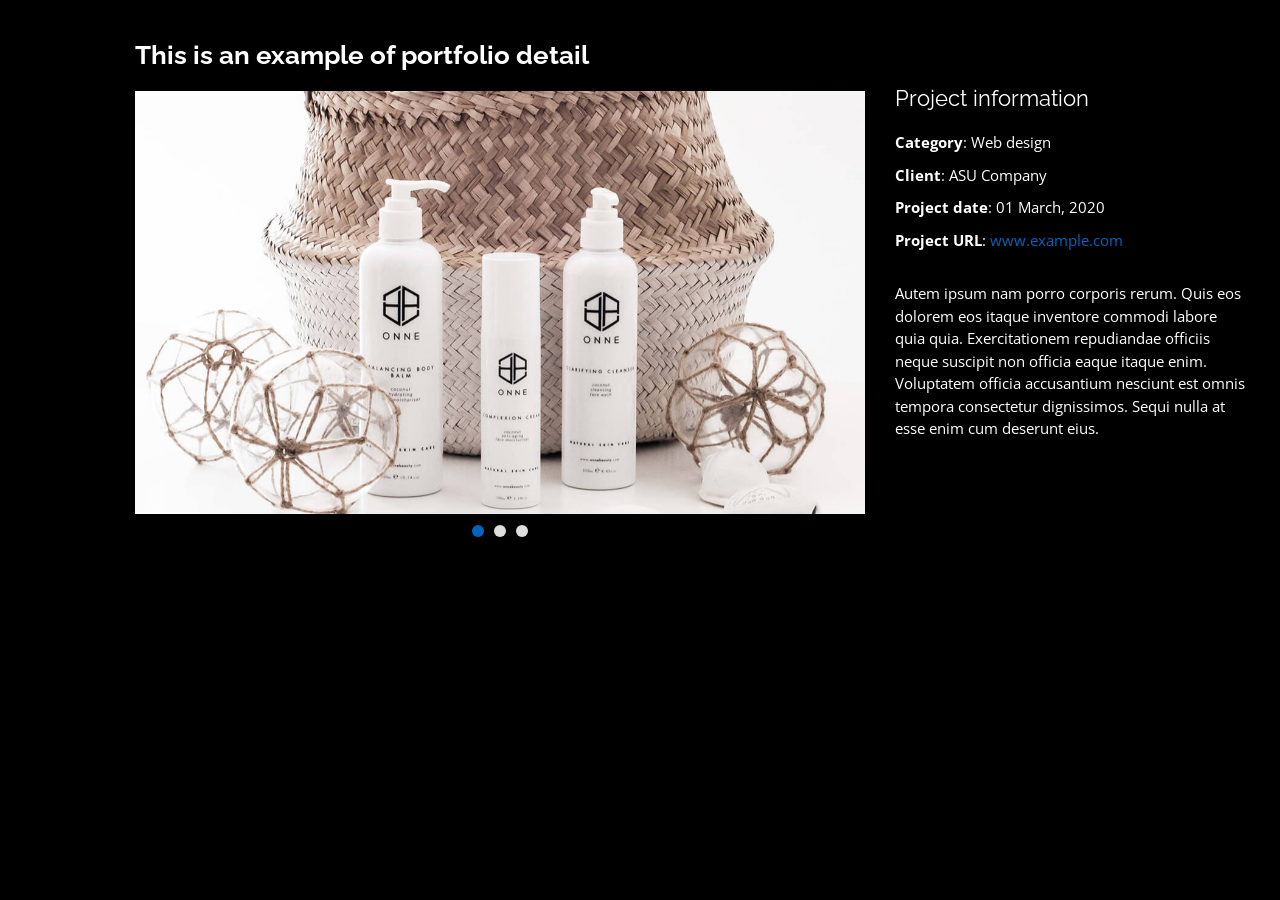
==== portfolio-details.html @ 4827c6b9 "new portfolio design (14-0ct-23)" ====
<!DOCTYPE html>
<html lang="en">

<head>
  <meta charset="utf-8">
  <meta content="width=device-width, initial-scale=1.0" name="viewport">

  <title>Portfolio Details - Personal Bootstrap Template</title>
  <meta content="" name="descriptison">
  <meta content="" name="keywords">

  <!-- Favicons -->
  <link href="assets/img/favicon.png" rel="icon">
  <link href="assets/img/apple-touch-icon.png" rel="apple-touch-icon">

  <!-- Google Fonts -->
  <link href="https://fonts.googleapis.com/css?family=Open+Sans:300,300i,400,400i,600,600i,700,700i|Raleway:300,300i,400,400i,500,500i,600,600i,700,700i|Poppins:300,300i,400,400i,500,500i,600,600i,700,700i" rel="stylesheet">

  <!-- Vendor CSS Files -->
  <link href="assets/vendor/bootstrap/css/bootstrap.min.css" rel="stylesheet">
  <link href="assets/vendor/icofont/icofont.min.css" rel="stylesheet">
  <link href="assets/vendor/boxicons/css/boxicons.min.css" rel="stylesheet">
  <link href="assets/vendor/venobox/venobox.css" rel="stylesheet">
  <link href="assets/vendor/owl.carousel/assets/owl.carousel.min.css" rel="stylesheet">
  <link href="assets/vendor/aos/aos.css" rel="stylesheet">

  <!-- Template Main CSS File -->
  <link href="assets/css/style.css" rel="stylesheet">

  <!-- =======================================================
  * Template Name: MyResume - v2.1.0
  * Template URL: https://bootstrapmade.com/free-html-bootstrap-template-my-resume/
  * Author: BootstrapMade.com
  * License: https://bootstrapmade.com/license/
  ======================================================== -->
</head>

<body>

  <main id="main">

    <!-- ======= Portfolio Details ======= -->
    <section id="portfolio-details" class="portfolio-details">
      <div class="container" data-aos="fade-up">

        <div class="row">

          <div class="col-lg-8">
            <h2 class="portfolio-title">This is an example of portfolio detail</h2>
            <div class="owl-carousel portfolio-details-carousel">
              <img src="assets/img/portfolio/portfolio-details-1.jpg" class="img-fluid" alt="">
              <img src="assets/img/portfolio/portfolio-details-2.jpg" class="img-fluid" alt="">
              <img src="assets/img/portfolio/portfolio-details-3.jpg" class="img-fluid" alt="">
            </div>
          </div>

          <div class="col-lg-4 portfolio-info">
            <h3>Project information</h3>
            <ul>
              <li><strong>Category</strong>: Web design</li>
              <li><strong>Client</strong>: ASU Company</li>
              <li><strong>Project date</strong>: 01 March, 2020</li>
              <li><strong>Project URL</strong>: <a href="#">www.example.com</a></li>
            </ul>

            <p>
              Autem ipsum nam porro corporis rerum. Quis eos dolorem eos itaque inventore commodi labore quia quia. Exercitationem repudiandae officiis neque suscipit non officia eaque itaque enim. Voluptatem officia accusantium nesciunt est omnis tempora consectetur dignissimos. Sequi nulla at esse enim cum deserunt eius.
            </p>
          </div>

        </div>

      </div>
    </section><!-- End Portfolio Details -->

  </main><!-- End #main -->

  <a href="#" class="back-to-top"><i class="bx bx-up-arrow-alt"></i></a>
  <div id="preloader"></div>

  <!-- Vendor JS Files -->
  <script src="assets/vendor/jquery/jquery.min.js"></script>
  <script src="assets/vendor/bootstrap/js/bootstrap.bundle.min.js"></script>
  <script src="assets/vendor/jquery.easing/jquery.easing.min.js"></script>
  <script src="assets/vendor/php-email-form/validate.js"></script>
  <script src="assets/vendor/waypoints/jquery.waypoints.min.js"></script>
  <script src="assets/vendor/counterup/counterup.min.js"></script>
  <script src="assets/vendor/isotope-layout/isotope.pkgd.min.js"></script>
  <script src="assets/vendor/venobox/venobox.min.js"></script>
  <script src="assets/vendor/owl.carousel/owl.carousel.min.js"></script>
  <script src="assets/vendor/typed.js/typed.min.js"></script>
  <script src="assets/vendor/aos/aos.js"></script>

  <!-- Template Main JS File -->
  <script src="assets/js/main.js"></script>

</body>

</html>
---- assets/vendor/venobox/venobox.css ----
/* ------ venobox.css --------*/
.vbox-overlay *, .vbox-overlay *:before, .vbox-overlay *:after{
    -webkit-backface-visibility: hidden;
    -webkit-box-sizing:border-box;
    -moz-box-sizing:border-box;
    box-sizing:border-box;
}
.vbox-overlay * { 
    -webkit-backface-visibility: visible;
    backface-visibility: visible;
}
.vbox-overlay{
    display: -webkit-flex;
    display: flex;
    -webkit-flex-direction: column;
    flex-direction: column;
    -webkit-justify-content: center;
    justify-content: center;
    -webkit-align-items: center;
    align-items: center;
    position: fixed;
    left: 0;
    top: 0;
    bottom: 0;
    right: 0;
    z-index: 999999;
}

/* ----- navigation ----- */
.vbox-title{
    width: 100%;
    height: 40px;
    float: left;
    text-align: center;
    line-height: 28px;
    font-size: 12px;
    padding: 6px 50px;
    overflow: hidden;
    position: fixed;
    display: none;
    left: 0;
    z-index: 89;
}
.vbox-close{
    cursor: pointer;
    position: fixed;
    top: -1px;
    right: 0;
    width: 50px;
    height: 40px;
    padding: 6px;
    display: block;
    background-position:10px center;
    overflow: hidden;
    font-size: 24px;
    line-height: 1;
    text-align: center;
    z-index: 99;
}
.vbox-left{
    cursor: pointer;
    position: fixed;
    left: 0;
    height: 40px;
    overflow: hidden;
    line-height: 28px;
    font-size: 12px;
    z-index: 99;
    display: flex;
    align-items:center;
}
.vbox-num{
    display: inline-block;
    margin: 6px 0 6px 15px;
}
/* ----- Social share ----- */
.vbox-share{
    line-height: 28px;
    font-size: 12px;
    overflow: hidden;
    position: fixed;
    left: 0;
    z-index: 98;
    display: flex;
    align-items:center;
    justify-content: center;
    width: 100%;
    text-align: center;
}
.vbox-share svg{
    max-height: 28px;
    width: 28px;
    z-index: 10;
    margin-left: 12px;
    margin-top: 6px;
    margin-bottom: 6px;
    vertical-align: middle;
}


/* ----- navigation ARROWS ----- */
.vbox-next, .vbox-prev{
    position: fixed;
    top: 50%;
    margin-top: -15px;
    overflow: hidden;
    cursor: pointer;
    display: block;
    width: 45px;
    height: 45px;
    z-index: 99;
}
.vbox-next span, .vbox-prev span{
    position: relative;
    width: 20px;
    height: 20px;
    border: 2px solid transparent;
    border-top-color: #B6B6B6;
    border-right-color: #B6B6B6;
    text-indent: -100px;
    position: absolute;
    top: 8px;
    display: block;
}
.vbox-prev{
    left: 15px;
}
.vbox-next{
    right: 15px;
}
.vbox-prev span{
    left: 10px;
    -ms-transform: rotate(-135deg);
    -webkit-transform: rotate(-135deg);
    transform: rotate(-135deg);
}
.vbox-next span{
    -ms-transform: rotate(45deg);
    -webkit-transform: rotate(45deg);
    transform: rotate(45deg);
    right: 10px;
}
/* ------- inline window ------ */
.vbox-inline{
    width: 420px;
    height: 315px;
    height: 70vh;
    padding: 10px;
    background: #fff;
    margin: 0 auto;
    overflow: auto;
    text-align: left;
}
/* ------- Video & iFrames window ------ */
.venoframe{
    max-width: 100%;
    width: 100%;
    border: none;
    width: 100%;
    height: 260px;
    height: 70vh;
}
.venoframe.vbvid{
    height: 260px;
}
@media (min-width: 768px) {
    .venoframe, .vbox-inline{
        width: 90%;
        height: 360px;
        height: 70vh;
    }
    .venoframe.vbvid{
        width: 640px;
        height: 360px;
    }
}
@media (min-width: 992px) {
    .venoframe, .vbox-inline{
        max-width: 1200px;
        width: 80%;
        height: 540px;
        height: 70vh;
    }
    .venoframe.vbvid{
        width: 960px;
        height: 540px;
    }
}
/* 
Please do NOT edit this part! 
or at least read this note: http://i.imgur.com/7C0ws9e.gif
*/
.vbox-open{
    overflow: hidden;
}
.vbox-container{
    position: absolute;
    left: 0;
    right: 0;
    top: 0;
    bottom: 0;
    overflow-x: hidden;
    overflow-y: scroll;
    overflow-scrolling: touch;
    -webkit-overflow-scrolling: touch;
    z-index: 20;
    max-height: 100%;

}

.vbox-content{
    text-align: center;
    float: left;
    width: 100%;
    position: relative;
    overflow: hidden;
    padding: 20px 4%;
}
.vbox-container img{
    max-width: 100%;
    height: auto;
}
.vbox-figlio{
    box-shadow: 0 0 12px rgba(0,0,0,0.19), 0 6px 6px rgba(0,0,0,0.23);
    max-width: 100%;
    text-align: initial;
}
img.vbox-figlio{
    -webkit-user-select: none;
-khtml-user-select: none;
-moz-user-select: none;
-o-user-select: none;
user-select: none;
}
.vbox-content.swipe-left{
    margin-left: -200px !important;
}
.vbox-content.swipe-right{
    margin-left: 200px !important;
}
.vbox-animated{
    webkit-transition: margin 300ms ease-out;
    transition: margin 300ms ease-out;
}

/* ---------- preloader ----------
 * SPINKIT 
 * http://tobiasahlin.com/spinkit/
-------------------------------- */
.sk-double-bounce,.sk-rotating-plane{width:40px;height:40px;margin:40px auto}.sk-rotating-plane{background-color:#333;-webkit-animation:sk-rotatePlane 1.2s infinite ease-in-out;animation:sk-rotatePlane 1.2s infinite ease-in-out}@-webkit-keyframes sk-rotatePlane{0%{-webkit-transform:perspective(120px) rotateX(0) rotateY(0);transform:perspective(120px) rotateX(0) rotateY(0)}50%{-webkit-transform:perspective(120px) rotateX(-180.1deg) rotateY(0);transform:perspective(120px) rotateX(-180.1deg) rotateY(0)}100%{-webkit-transform:perspective(120px) rotateX(-180deg) rotateY(-179.9deg);transform:perspective(120px) rotateX(-180deg) rotateY(-179.9deg)}}@keyframes sk-rotatePlane{0%{-webkit-transform:perspective(120px) rotateX(0) rotateY(0);transform:perspective(120px) rotateX(0) rotateY(0)}50%{-webkit-transform:perspective(120px) rotateX(-180.1deg) rotateY(0);transform:perspective(120px) rotateX(-180.1deg) rotateY(0)}100%{-webkit-transform:perspective(120px) rotateX(-180deg) rotateY(-179.9deg);transform:perspective(120px) rotateX(-180deg) rotateY(-179.9deg)}}.sk-double-bounce{position:relative}.sk-double-bounce .sk-child{width:100%;height:100%;border-radius:50%;background-color:#333;opacity:.6;position:absolute;top:0;left:0;-webkit-animation:sk-doubleBounce 2s infinite ease-in-out;animation:sk-doubleBounce 2s infinite ease-in-out}.sk-chasing-dots .sk-child,.sk-spinner-pulse,.sk-three-bounce .sk-child{background-color:#333;border-radius:100%}.sk-double-bounce .sk-double-bounce2{-webkit-animation-delay:-1s;animation-delay:-1s}@-webkit-keyframes sk-doubleBounce{0%,100%{-webkit-transform:scale(0);transform:scale(0)}50%{-webkit-transform:scale(1);transform:scale(1)}}@keyframes sk-doubleBounce{0%,100%{-webkit-transform:scale(0);transform:scale(0)}50%{-webkit-transform:scale(1);transform:scale(1)}}.sk-wave{margin:40px auto;width:50px;height:40px;text-align:center;font-size:10px}.sk-wave .sk-rect{background-color:#333;height:100%;width:6px;display:inline-block;-webkit-animation:sk-waveStretchDelay 1.2s infinite ease-in-out;animation:sk-waveStretchDelay 1.2s infinite ease-in-out}.sk-wave .sk-rect1{-webkit-animation-delay:-1.2s;animation-delay:-1.2s}.sk-wave .sk-rect2{-webkit-animation-delay:-1.1s;animation-delay:-1.1s}.sk-wave .sk-rect3{-webkit-animation-delay:-1s;animation-delay:-1s}.sk-wave .sk-rect4{-webkit-animation-delay:-.9s;animation-delay:-.9s}.sk-wave .sk-rect5{-webkit-animation-delay:-.8s;animation-delay:-.8s}@-webkit-keyframes sk-waveStretchDelay{0%,100%,40%{-webkit-transform:scaleY(.4);transform:scaleY(.4)}20%{-webkit-transform:scaleY(1);transform:scaleY(1)}}@keyframes sk-waveStretchDelay{0%,100%,40%{-webkit-transform:scaleY(.4);transform:scaleY(.4)}20%{-webkit-transform:scaleY(1);transform:scaleY(1)}}.sk-wandering-cubes{margin:40px auto;width:40px;height:40px;position:relative}.sk-wandering-cubes .sk-cube{background-color:#333;width:10px;height:10px;position:absolute;top:0;left:0;-webkit-animation:sk-wanderingCube 1.8s ease-in-out -1.8s infinite both;animation:sk-wanderingCube 1.8s ease-in-out -1.8s infinite both}.sk-chasing-dots,.sk-spinner-pulse{width:40px;height:40px;margin:40px auto}.sk-wandering-cubes .sk-cube2{-webkit-animation-delay:-.9s;animation-delay:-.9s}@-webkit-keyframes sk-wanderingCube{0%{-webkit-transform:rotate(0);transform:rotate(0)}25%{-webkit-transform:translateX(30px) rotate(-90deg) scale(.5);transform:translateX(30px) rotate(-90deg) scale(.5)}50%{-webkit-transform:translateX(30px) translateY(30px) rotate(-179deg);transform:translateX(30px) translateY(30px) rotate(-179deg)}50.1%{-webkit-transform:translateX(30px) translateY(30px) rotate(-180deg);transform:translateX(30px) translateY(30px) rotate(-180deg)}75%{-webkit-transform:translateX(0) translateY(30px) rotate(-270deg) scale(.5);transform:translateX(0) translateY(30px) rotate(-270deg) scale(.5)}100%{-webkit-transform:rotate(-360deg);transform:rotate(-360deg)}}@keyframes sk-wanderingCube{0%{-webkit-transform:rotate(0);transform:rotate(0)}25%{-webkit-transform:translateX(30px) rotate(-90deg) scale(.5);transform:translateX(30px) rotate(-90deg) scale(.5)}50%{-webkit-transform:translateX(30px) translateY(30px) rotate(-179deg);transform:translateX(30px) translateY(30px) rotate(-179deg)}50.1%{-webkit-transform:translateX(30px) translateY(30px) rotate(-180deg);transform:translateX(30px) translateY(30px) rotate(-180deg)}75%{-webkit-transform:translateX(0) translateY(30px) rotate(-270deg) scale(.5);transform:translateX(0) translateY(30px) rotate(-270deg) scale(.5)}100%{-webkit-transform:rotate(-360deg);transform:rotate(-360deg)}}.sk-spinner-pulse{-webkit-animation:sk-pulseScaleOut 1s infinite ease-in-out;animation:sk-pulseScaleOut 1s infinite ease-in-out}@-webkit-keyframes sk-pulseScaleOut{0%{-webkit-transform:scale(0);transform:scale(0)}100%{-webkit-transform:scale(1);transform:scale(1);opacity:0}}@keyframes sk-pulseScaleOut{0%{-webkit-transform:scale(0);transform:scale(0)}100%{-webkit-transform:scale(1);transform:scale(1);opacity:0}}.sk-chasing-dots{position:relative;text-align:center;-webkit-animation:sk-chasingDotsRotate 2s infinite linear;animation:sk-chasingDotsRotate 2s infinite linear}.sk-chasing-dots .sk-child{width:60%;height:60%;display:inline-block;position:absolute;top:0;-webkit-animation:sk-chasingDotsBounce 2s infinite ease-in-out;animation:sk-chasingDotsBounce 2s infinite ease-in-out}.sk-chasing-dots .sk-dot2{top:auto;bottom:0;-webkit-animation-delay:-1s;animation-delay:-1s}@-webkit-keyframes sk-chasingDotsRotate{100%{-webkit-transform:rotate(360deg);transform:rotate(360deg)}}@keyframes sk-chasingDotsRotate{100%{-webkit-transform:rotate(360deg);transform:rotate(360deg)}}@-webkit-keyframes sk-chasingDotsBounce{0%,100%{-webkit-transform:scale(0);transform:scale(0)}50%{-webkit-transform:scale(1);transform:scale(1)}}@keyframes sk-chasingDotsBounce{0%,100%{-webkit-transform:scale(0);transform:scale(0)}50%{-webkit-transform:scale(1);transform:scale(1)}}.sk-three-bounce{margin:40px auto;width:80px;text-align:center}.sk-three-bounce .sk-child{width:20px;height:20px;display:inline-block;-webkit-animation:sk-three-bounce 1.4s ease-in-out 0s infinite both;animation:sk-three-bounce 1.4s ease-in-out 0s infinite both}.sk-circle .sk-child:before,.sk-fading-circle .sk-circle:before{display:block;border-radius:100%;content:'';background-color:#333}.sk-three-bounce .sk-bounce1{-webkit-animation-delay:-.32s;animation-delay:-.32s}.sk-three-bounce .sk-bounce2{-webkit-animation-delay:-.16s;animation-delay:-.16s}@-webkit-keyframes sk-three-bounce{0%,100%,80%{-webkit-transform:scale(0);transform:scale(0)}40%{-webkit-transform:scale(1);transform:scale(1)}}@keyframes sk-three-bounce{0%,100%,80%{-webkit-transform:scale(0);transform:scale(0)}40%{-webkit-transform:scale(1);transform:scale(1)}}.sk-circle{margin:40px auto;width:40px;height:40px;position:relative}.sk-circle .sk-child{width:100%;height:100%;position:absolute;left:0;top:0}.sk-circle .sk-child:before{margin:0 auto;width:15%;height:15%;-webkit-animation:sk-circleBounceDelay 1.2s infinite ease-in-out both;animation:sk-circleBounceDelay 1.2s infinite ease-in-out both}.sk-circle .sk-circle2{-webkit-transform:rotate(30deg);-ms-transform:rotate(30deg);transform:rotate(30deg)}.sk-circle .sk-circle3{-webkit-transform:rotate(60deg);-ms-transform:rotate(60deg);transform:rotate(60deg)}.sk-circle .sk-circle4{-webkit-transform:rotate(90deg);-ms-transform:rotate(90deg);transform:rotate(90deg)}.sk-circle .sk-circle5{-webkit-transform:rotate(120deg);-ms-transform:rotate(120deg);transform:rotate(120deg)}.sk-circle .sk-circle6{-webkit-transform:rotate(150deg);-ms-transform:rotate(150deg);transform:rotate(150deg)}.sk-circle .sk-circle7{-webkit-transform:rotate(180deg);-ms-transform:rotate(180deg);transform:rotate(180deg)}.sk-circle .sk-circle8{-webkit-transform:rotate(210deg);-ms-transform:rotate(210deg);transform:rotate(210deg)}.sk-circle .sk-circle9{-webkit-transform:rotate(240deg);-ms-transform:rotate(240deg);transform:rotate(240deg)}.sk-circle .sk-circle10{-webkit-transform:rotate(270deg);-ms-transform:rotate(270deg);transform:rotate(270deg)}.sk-circle .sk-circle11{-webkit-transform:rotate(300deg);-ms-transform:rotate(300deg);transform:rotate(300deg)}.sk-circle .sk-circle12{-webkit-transform:rotate(330deg);-ms-transform:rotate(330deg);transform:rotate(330deg)}.sk-circle .sk-circle2:before{-webkit-animation-delay:-1.1s;animation-delay:-1.1s}.sk-circle .sk-circle3:before{-webkit-animation-delay:-1s;animation-delay:-1s}.sk-circle .sk-circle4:before{-webkit-animation-delay:-.9s;animation-delay:-.9s}.sk-circle .sk-circle5:before{-webkit-animation-delay:-.8s;animation-delay:-.8s}.sk-circle .sk-circle6:before{-webkit-animation-delay:-.7s;animation-delay:-.7s}.sk-circle .sk-circle7:before{-webkit-animation-delay:-.6s;animation-delay:-.6s}.sk-circle .sk-circle8:before{-webkit-animation-delay:-.5s;animation-delay:-.5s}.sk-circle .sk-circle9:before{-webkit-animation-delay:-.4s;animation-delay:-.4s}.sk-circle .sk-circle10:before{-webkit-animation-delay:-.3s;animation-delay:-.3s}.sk-circle .sk-circle11:before{-webkit-animation-delay:-.2s;animation-delay:-.2s}.sk-circle .sk-circle12:before{-webkit-animation-delay:-.1s;animation-delay:-.1s}@-webkit-keyframes sk-circleBounceDelay{0%,100%,80%{-webkit-transform:scale(0);transform:scale(0)}40%{-webkit-transform:scale(1);transform:scale(1)}}@keyframes sk-circleBounceDelay{0%,100%,80%{-webkit-transform:scale(0);transform:scale(0)}40%{-webkit-transform:scale(1);transform:scale(1)}}.sk-cube-grid{width:40px;height:40px;margin:40px auto}.sk-cube-grid .sk-cube{width:33.33%;height:33.33%;background-color:#333;float:left;-webkit-animation:sk-cubeGridScaleDelay 1.3s infinite ease-in-out;animation:sk-cubeGridScaleDelay 1.3s infinite ease-in-out}.sk-cube-grid .sk-cube1{-webkit-animation-delay:.2s;animation-delay:.2s}.sk-cube-grid .sk-cube2{-webkit-animation-delay:.3s;animation-delay:.3s}.sk-cube-grid .sk-cube3{-webkit-animation-delay:.4s;animation-delay:.4s}.sk-cube-grid .sk-cube4{-webkit-animation-delay:.1s;animation-delay:.1s}.sk-cube-grid .sk-cube5{-webkit-animation-delay:.2s;animation-delay:.2s}.sk-cube-grid .sk-cube6{-webkit-animation-delay:.3s;animation-delay:.3s}.sk-cube-grid .sk-cube7{-webkit-animation-delay:0ms;animation-delay:0ms}.sk-cube-grid .sk-cube8{-webkit-animation-delay:.1s;animation-delay:.1s}.sk-cube-grid .sk-cube9{-webkit-animation-delay:.2s;animation-delay:.2s}@-webkit-keyframes sk-cubeGridScaleDelay{0%,100%,70%{-webkit-transform:scale3D(1,1,1);transform:scale3D(1,1,1)}35%{-webkit-transform:scale3D(0,0,1);transform:scale3D(0,0,1)}}@keyframes sk-cubeGridScaleDelay{0%,100%,70%{-webkit-transform:scale3D(1,1,1);transform:scale3D(1,1,1)}35%{-webkit-transform:scale3D(0,0,1);transform:scale3D(0,0,1)}}.sk-fading-circle{margin:40px auto;width:40px;height:40px;position:relative}.sk-fading-circle .sk-circle{width:100%;height:100%;position:absolute;left:0;top:0}.sk-fading-circle .sk-circle:before{margin:0 auto;width:15%;height:15%;-webkit-animation:sk-circleFadeDelay 1.2s infinite ease-in-out both;animation:sk-circleFadeDelay 1.2s infinite ease-in-out both}.sk-fading-circle .sk-circle2{-webkit-transform:rotate(30deg);-ms-transform:rotate(30deg);transform:rotate(30deg)}.sk-fading-circle .sk-circle3{-webkit-transform:rotate(60deg);-ms-transform:rotate(60deg);transform:rotate(60deg)}.sk-fading-circle .sk-circle4{-webkit-transform:rotate(90deg);-ms-transform:rotate(90deg);transform:rotate(90deg)}.sk-fading-circle .sk-circle5{-webkit-transform:rotate(120deg);-ms-transform:rotate(120deg);transform:rotate(120deg)}.sk-fading-circle .sk-circle6{-webkit-transform:rotate(150deg);-ms-transform:rotate(150deg);transform:rotate(150deg)}.sk-fading-circle .sk-circle7{-webkit-transform:rotate(180deg);-ms-transform:rotate(180deg);transform:rotate(180deg)}.sk-fading-circle .sk-circle8{-webkit-transform:rotate(210deg);-ms-transform:rotate(210deg);transform:rotate(210deg)}.sk-fading-circle .sk-circle9{-webkit-transform:rotate(240deg);-ms-transform:rotate(240deg);transform:rotate(240deg)}.sk-fading-circle .sk-circle10{-webkit-transform:rotate(270deg);-ms-transform:rotate(270deg);transform:rotate(270deg)}.sk-fading-circle .sk-circle11{-webkit-transform:rotate(300deg);-ms-transform:rotate(300deg);transform:rotate(300deg)}.sk-fading-circle .sk-circle12{-webkit-transform:rotate(330deg);-ms-transform:rotate(330deg);transform:rotate(330deg)}.sk-fading-circle .sk-circle2:before{-webkit-animation-delay:-1.1s;animation-delay:-1.1s}.sk-fading-circle .sk-circle3:before{-webkit-animation-delay:-1s;animation-delay:-1s}.sk-fading-circle .sk-circle4:before{-webkit-animation-delay:-.9s;animation-delay:-.9s}.sk-fading-circle .sk-circle5:before{-webkit-animation-delay:-.8s;animation-delay:-.8s}.sk-fading-circle .sk-circle6:before{-webkit-animation-delay:-.7s;animation-delay:-.7s}.sk-fading-circle .sk-circle7:before{-webkit-animation-delay:-.6s;animation-delay:-.6s}.sk-fading-circle .sk-circle8:before{-webkit-animation-delay:-.5s;animation-delay:-.5s}.sk-fading-circle .sk-circle9:before{-webkit-animation-delay:-.4s;animation-delay:-.4s}.sk-fading-circle .sk-circle10:before{-webkit-animation-delay:-.3s;animation-delay:-.3s}.sk-fading-circle .sk-circle11:before{-webkit-animation-delay:-.2s;animation-delay:-.2s}.sk-fading-circle .sk-circle12:before{-webkit-animation-delay:-.1s;animation-delay:-.1s}@-webkit-keyframes sk-circleFadeDelay{0%,100%,39%{opacity:0}40%{opacity:1}}@keyframes sk-circleFadeDelay{0%,100%,39%{opacity:0}40%{opacity:1}}.sk-folding-cube{margin:40px auto;width:40px;height:40px;position:relative;-webkit-transform:rotateZ(45deg);transform:rotateZ(45deg)}.sk-folding-cube .sk-cube{float:left;width:50%;height:50%;position:relative;-webkit-transform:scale(1.1);-ms-transform:scale(1.1);transform:scale(1.1)}.sk-folding-cube .sk-cube:before{content:'';position:absolute;top:0;left:0;width:100%;height:100%;background-color:#333;-webkit-animation:sk-foldCubeAngle 2.4s infinite linear both;animation:sk-foldCubeAngle 2.4s infinite linear both;-webkit-transform-origin:100% 100%;-ms-transform-origin:100% 100%;transform-origin:100% 100%}.sk-folding-cube .sk-cube2{-webkit-transform:scale(1.1) rotateZ(90deg);transform:scale(1.1) rotateZ(90deg)}.sk-folding-cube .sk-cube3{-webkit-transform:scale(1.1) rotateZ(180deg);transform:scale(1.1) rotateZ(180deg)}.sk-folding-cube .sk-cube4{-webkit-transform:scale(1.1) rotateZ(270deg);transform:scale(1.1) rotateZ(270deg)}.sk-folding-cube .sk-cube2:before{-webkit-animation-delay:.3s;animation-delay:.3s}.sk-folding-cube .sk-cube3:before{-webkit-animation-delay:.6s;animation-delay:.6s}.sk-folding-cube .sk-cube4:before{-webkit-animation-delay:.9s;animation-delay:.9s}@-webkit-keyframes sk-foldCubeAngle{0%,10%{-webkit-transform:perspective(140px) rotateX(-180deg);transform:perspective(140px) rotateX(-180deg);opacity:0}25%,75%{-webkit-transform:perspective(140px) rotateX(0);transform:perspective(140px) rotateX(0);opacity:1}100%,90%{-webkit-transform:perspective(140px) rotateY(180deg);transform:perspective(140px) rotateY(180deg);opacity:0}}@keyframes sk-foldCubeAngle{0%,10%{-webkit-transform:perspective(140px) rotateX(-180deg);transform:perspective(140px) rotateX(-180deg);opacity:0}25%,75%{-webkit-transform:perspective(140px) rotateX(0);transform:perspective(140px) rotateX(0);opacity:1}100%,90%{-webkit-transform:perspective(140px) rotateY(180deg);transform:perspective(140px) rotateY(180deg);opacity:0}}
---- assets/css/style.css ----
/*--------------------------------------------------------------
# General
--------------------------------------------------------------*/
body {
  font-family: "Open Sans", sans-serif;
  color: white;
  background-color: black;
}

a {
  color: #0563bb;
}

a:hover {
  color: #067ded;
  text-decoration: none;
}

h1, h2, h3, h4, h5, h6 {
  font-family: "Raleway", sans-serif;
}

/*--------------------------------------------------------------
# Back to top button
--------------------------------------------------------------*/
.back-to-top {
  position: fixed;
  display: none;
  width: 40px;
  height: 40px;
  border-radius: 50px;
  right: 15px;
  bottom: 15px;
  background: #0563bb;
  color: #fff;
  transition: display 0.5s ease-in-out;
  z-index: 99999;
}

.back-to-top i {
  font-size: 24px;
  position: absolute;
  top: 7px;
  left: 8px;
}

.back-to-top:hover {
  color: #fff;
  background: #0678e3;
  transition: background 0.2s ease-in-out;
}

/*--------------------------------------------------------------
# Preloader
--------------------------------------------------------------*/
#preloader {
  position: fixed;
  top: 0;
  left: 0;
  right: 0;
  bottom: 0;
  z-index: 9999;
  overflow: hidden;
  background: #fff;
}

#preloader:before {
  content: "";
  position: fixed;
  top: calc(50% - 30px);
  left: calc(50% - 30px);
  border: 6px solid #0563bb;
  border-top-color: #fff;
  border-bottom-color: #fff;
  border-radius: 50%;
  width: 60px;
  height: 60px;
  -webkit-animation: animate-preloader 1s linear infinite;
  animation: animate-preloader 1s linear infinite;
}

@-webkit-keyframes animate-preloader {
  0% {
    transform: rotate(0deg);
  }
  100% {
    transform: rotate(360deg);
  }
}

@keyframes animate-preloader {
  0% {
    transform: rotate(0deg);
  }
  100% {
    transform: rotate(360deg);
  }
}

/*--------------------------------------------------------------
# Disable aos animation delay on mobile devices
--------------------------------------------------------------*/
@media screen and (max-width: 768px) {
  [data-aos-delay] {
    transition-delay: 0 !important;
  }
}

/*--------------------------------------------------------------
# Header
--------------------------------------------------------------*/
#header {
  position: fixed;
  top: 0;
  left: 0;
  bottom: 0;
  z-index: 9997;
  transition: all 0.5s;
  padding: 15px;
  overflow-y: auto;
}

@media (max-width: 992px) {
  #header {
    width: 300px;
    background: #fff;
    border-right: 1px solid #e6e9ec;
    left: -300px;
  }
}

@media (min-width: 992px) {
  #main {
    margin-left: 100px;
  }
}

/*--------------------------------------------------------------
# Navigation Menu
--------------------------------------------------------------*/
/* Desktop Navigation */
.nav-menu * {
  margin: 0;
  padding: 0;
  list-style: none;
}

.nav-menu > ul > li {
  position: relative;
  white-space: nowrap;
}

.nav-menu a {
  display: flex;
  align-items: center;
  color: #45505b;
  padding: 10px 18px;
  margin-bottom: 8px;
  transition: 0.3s;
  font-size: 15px;
  border-radius: 50px;
  background: #f2f3f5;
  height: 56px;
  width: 100%;
  overflow: hidden;
  transition: 0.3s;
}

.nav-menu a i {
  font-size: 20px;
}

.nav-menu a span {
  padding: 0 5px 0 7px;
  color: #45505b;
}

@media (min-width: 992px) {
  .nav-menu a {
    width: 56px;
  }
  .nav-menu a span {
    display: none;
    color: #fff;
  }
}

.nav-menu a:hover, .nav-menu .active > a, .nav-menu li:hover > a {
  color: #fff;
  background: #0563bb;
}

.nav-menu a:hover span, .nav-menu .active > a span, .nav-menu li:hover > a span {
  color: #fff;
}

.nav-menu a:hover, .nav-menu li:hover > a {
  width: 100%;
  color: #fff;
}

.nav-menu a:hover span, .nav-menu li:hover > a span {
  display: block;
}

/* Mobile Navigation */
.mobile-nav-toggle {
  position: fixed;
  right: 15px;
  top: 15px;
  z-index: 9998;
  border: 0;
  background: none;
  font-size: 24px;
  transition: all 0.4s;
  outline: none !important;
  line-height: 1;
  cursor: pointer;
  text-align: right;
}

.mobile-nav-toggle i {
  color: #45505b;
}

.mobile-nav-active {
  overflow: hidden;
}

.mobile-nav-active #header {
  left: 0;
}

.mobile-nav-active .mobile-nav-toggle i {
  color: #0563bb;
}

/*--------------------------------------------------------------
# Hero Section
--------------------------------------------------------------*/
#hero {
  width: 100%;
  height: 100vh;
  /* opacity: 20%; */
  /* background: url("../img/hero.jpg") top right no-repeat; */
  background-image: linear-gradient(to right, rgba(0,0,0,0.8) 0%,rgba(0,0,0,0.8) 100%),
      url("../img/The-Importance-of-Model-Based-Design-in-Embedded-Systems.png");
  background-size: cover;
  position: relative;
}

@media (min-width: 992px) {
  #hero {
    padding-left: 160px;
  }
}

#hero:before {
  content: "";
  /* background: rgba(255, 255, 255, 0.8); */
  position: absolute;
  bottom: 0;
  top: 0;
  left: 0;
  right: 0;
}

#hero h1 {
  margin: 0;
  font-size: 64px;
  font-weight: 700;
  line-height: 56px;
  color: #0563bb;
}

#hero p {
  color: white;
  margin: 15px 0 0 0;
  font-size: 26px;
  font-family: "Poppins", sans-serif;
}

#hero p span {
  color: #0563bb;
  letter-spacing: 1px;
}

#hero .social-links {
  margin-top: 30px;
}

#hero .social-links a {
  font-size: 24px;
  display: inline-block;
  color: white;
  line-height: 1;
  margin-right: 20px;
  transition: 0.3s;
}

#hero .social-links a:hover {
  color: #0563bb;
}

@media (max-width: 992px) {
  #hero {
    text-align: center;
  }
  #hero h1 {
    font-size: 32px;
    line-height: 36px;
  }
  #hero p {
    margin-top: 10px;
    font-size: 20px;
    line-height: 24px;
  }
}

/*--------------------------------------------------------------
# Sections General
--------------------------------------------------------------*/
section {
  padding: 60px 0;
  overflow: hidden;
}

.section-title {
  text-align: center;
  padding-bottom: 30px;
}

.section-title h2 {
  font-size: 32px;
  font-weight: bold;
  text-transform: uppercase;
  margin-bottom: 20px;
  padding-bottom: 20px;
  position: relative;
  color: white;
}

.section-title h2::before {
  content: '';
  position: absolute;
  display: block;
  width: 120px;
  height: 1px;
  background: #ddd;
  bottom: 1px;
  left: calc(50% - 60px);
}

.section-title h2::after {
  content: '';
  position: absolute;
  display: block;
  width: 40px;
  height: 3px;
  background: #0563bb;
  bottom: 0;
  left: calc(50% - 20px);
}

.section-title p {
  margin-bottom: 0;
  color: white;
}

/*--------------------------------------------------------------
# About
--------------------------------------------------------------*/
.about .content h3 {
  font-weight: 700;
  font-size: 26px;
  color: #0563bb;
}

.about .content ul {
  list-style: none;
  padding: 0;
}

.about .content ul li {
  padding-bottom: 10px;
}

.about .content ul i {
  font-size: 20px;
  padding-right: 2px;
  color: #0563bb;
}

.about .content p:last-child {
  margin-bottom: 0;
}

/*--------------------------------------------------------------
# Facts
--------------------------------------------------------------*/
.facts .count-box {
  padding: 30px 30px 25px 30px;
  margin-top: 30px;
  width: 100%;
  position: relative;
  text-align: center;
  background: #fff;
  border-radius: 20px;
}

.facts .count-box i {
  position: absolute;
  top: -25px;
  left: 50%;
  transform: translateX(-50%);
  font-size: 24px;
  background: #0563bb;
  padding: 12px;
  color: #fff;
  border-radius: 50px;
}

.facts .count-box span {
  font-size: 36px;
  display: block;
  font-weight: 600;
  color: #011426;
}

.facts .count-box p {
  padding: 0;
  margin: 0;
  font-family: "Raleway", sans-serif;
  font-size: 14px;
  color: black;
}

/*--------------------------------------------------------------
# Akills
--------------------------------------------------------------*/
.skills .progress {
  height: 50px;
  display: block;
  background: none;
}

.skills .progress .skill {
  padding: 10px 0;
  margin: 0 0 6px 0;
  text-transform: uppercase;
  display: block;
  font-weight: 600;
  font-family: "Poppins", sans-serif;
  color: #45505b;
}

.skills .progress .skill .val {
  float: right;
  font-style: normal;
}

.skills .progress-bar-wrap {
  background: #f2f3f5;
}

.skills .progress-bar {
  width: 1px;
  height: 10px;
  transition: .9s;
  background-color: #0563bb;
}

/*--------------------------------------------------------------
# Resume
--------------------------------------------------------------*/
.resume .resume-title {
  font-size: 26px;
  font-weight: 700;
  margin-top: 20px;
  margin-bottom: 20px;
}

.resume .resume-item {
  padding: 0 0 20px 20px;
  margin-top: -2px;
  border-left: 2px solid #0563bb;
  position: relative;
}

.resume .resume-item h4 {
  line-height: 18px;
  font-size: 18px;
  font-weight: 600;
  text-transform: uppercase;
  font-family: "Poppins", sans-serif;
  color: #0563bb;
  margin-bottom: 10px;
}

.resume .resume-item h5 {
  font-size: 16px;
  color: lime;
  padding: 5px 15px;
  display: inline-block;
  font-weight: 600;
  margin-bottom: 10px;
}

.resume .resume-item ul {
  padding-left: 20px;
}

.resume .resume-item ul li {
  padding-bottom: 10px;
}

.resume .resume-item:last-child {
  padding-bottom: 0;
}

.resume .resume-item::before {
  content: "";
  position: absolute;
  width: 16px;
  height: 16px;
  border-radius: 50px;
  left: -9px;
  top: 0;
  background: #fff;
  border: 2px solid #0563bb;
}

/*--------------------------------------------------------------
# Portfolio
--------------------------------------------------------------*/
.portfolio .portfolio-item {
  margin-bottom: 30px;
}

.portfolio #portfolio-flters {
  padding: 0;
  margin: 0 auto 25px auto;
  list-style: none;
  text-align: center;
  background: #fff;
  border-radius: 50px;
  padding: 2px 15px;
}

.portfolio #portfolio-flters li {
  cursor: pointer;
  display: inline-block;
  padding: 10px 15px;
  font-size: 14px;
  font-weight: 600;
  line-height: 1;
  text-transform: uppercase;
  color: #272829;
  margin-bottom: 5px;
  transition: all 0.3s ease-in-out;
}

.portfolio #portfolio-flters li:hover, .portfolio #portfolio-flters li.filter-active {
  color: #0563bb;
}

.portfolio #portfolio-flters li:last-child {
  margin-right: 0;
}

.portfolio .portfolio-wrap {
  transition: 0.3s;
  position: relative;
  overflow: hidden;
  z-index: 1;
  background: rgba(69, 80, 91, 0.8);
}

.portfolio .portfolio-wrap::before {
  content: "";
  background: rgba(255, 255, 255, 0.7);
  position: absolute;
  left: 30px;
  right: 30px;
  top: 30px;
  bottom: 30px;
  transition: all ease-in-out 0.3s;
  z-index: 2;
  opacity: 0;
}

.portfolio .portfolio-wrap .portfolio-info {
  opacity: 0;
  position: absolute;
  top: 0;
  left: 0;
  right: 0;
  bottom: 0;
  text-align: center;
  z-index: 3;
  transition: all ease-in-out 0.3s;
  display: flex;
  flex-direction: column;
  justify-content: center;
  align-items: center;
}

.portfolio .portfolio-wrap .portfolio-info::before {
  display: block;
  content: "";
  width: 48px;
  height: 48px;
  position: absolute;
  top: 35px;
  left: 35px;
  border-top: 3px solid #d7dce1;
  border-left: 3px solid #d7dce1;
  transition: all 0.5s ease 0s;
  z-index: 9994;
}

.portfolio .portfolio-wrap .portfolio-info::after {
  display: block;
  content: "";
  width: 48px;
  height: 48px;
  position: absolute;
  bottom: 35px;
  right: 35px;
  border-bottom: 3px solid #d7dce1;
  border-right: 3px solid #d7dce1;
  transition: all 0.5s ease 0s;
  z-index: 9994;
}

.portfolio .portfolio-wrap .portfolio-info h4 {
  font-size: 20px;
  color: #45505b;
  font-weight: 600;
}

.portfolio .portfolio-wrap .portfolio-info p {
  color: #45505b;
  font-size: 14px;
  text-transform: uppercase;
  padding: 0;
  margin: 0;
}

.portfolio .portfolio-wrap .portfolio-links {
  text-align: center;
  z-index: 4;
}

.portfolio .portfolio-wrap .portfolio-links a {
  color: #45505b;
  margin: 0 2px;
  font-size: 28px;
  display: inline-block;
  transition: 0.3s;
}

.portfolio .portfolio-wrap .portfolio-links a:hover {
  color: #148af9;
}

.portfolio .portfolio-wrap:hover::before {
  top: 0;
  left: 0;
  right: 0;
  bottom: 0;
  opacity: 1;
}

.portfolio .portfolio-wrap:hover .portfolio-info {
  opacity: 1;
}

.portfolio .portfolio-wrap:hover .portfolio-info::before {
  top: 15px;
  left: 15px;
}

.portfolio .portfolio-wrap:hover .portfolio-info::after {
  bottom: 15px;
  right: 15px;
}

/*--------------------------------------------------------------
# Services
--------------------------------------------------------------*/
.services .icon-box {
  text-align: center;
  padding: 70px 20px 80px 20px;
  transition: all ease-in-out 0.3s;
  background: #fff;
  box-shadow: 0px 5px 90px 0px rgba(110, 123, 131, 0.05);
}

.services .icon-box .icon {
  margin: 0 auto;
  width: 100px;
  height: 100px;
  display: flex;
  align-items: center;
  justify-content: center;
  transition: ease-in-out 0.3s;
  position: relative;
}

.services .icon-box .icon i {
  font-size: 36px;
  transition: 0.5s;
  position: relative;
}

.services .icon-box .icon svg {
  position: absolute;
  top: 0;
  left: 0;
}

.services .icon-box .icon svg path {
  transition: 0.5s;
  fill: #f5f5f5;
}

.services .icon-box h4 {
  font-weight: 600;
  margin: 10px 0 15px 0;
  font-size: 22px;
}

.services .icon-box h4 a {
  color: #45505b;
  transition: ease-in-out 0.3s;
}

.services .icon-box p {
  line-height: 24px;
  font-size: 14px;
  margin-bottom: 0;
}

.services .icon-box:hover {
  border-color: #fff;
  box-shadow: 0px 0 35px 0 rgba(0, 0, 0, 0.08);
}

.services .iconbox-blue i {
  color: #47aeff;
}

.services .iconbox-blue:hover .icon i {
  color: #fff;
}

.services .iconbox-blue:hover .icon path {
  fill: #47aeff;
}

.services .iconbox-orange i {
  color: #ffa76e;
}

.services .iconbox-orange:hover .icon i {
  color: #fff;
}

.services .iconbox-orange:hover .icon path {
  fill: #ffa76e;
}

.services .iconbox-pink i {
  color: #e80368;
}

.services .iconbox-pink:hover .icon i {
  color: #fff;
}

.services .iconbox-pink:hover .icon path {
  fill: #e80368;
}

.services .iconbox-yellow i {
  color: #ffbb2c;
}

.services .iconbox-yellow:hover .icon i {
  color: #fff;
}

.services .iconbox-yellow:hover .icon path {
  fill: #ffbb2c;
}

.services .iconbox-red i {
  color: #ff5828;
}

.services .iconbox-red:hover .icon i {
  color: #fff;
}

.services .iconbox-red:hover .icon path {
  fill: #ff5828;
}

.services .iconbox-teal i {
  color: #11dbcf;
}

.services .iconbox-teal:hover .icon i {
  color: #fff;
}

.services .iconbox-teal:hover .icon path {
  fill: #11dbcf;
}

/*--------------------------------------------------------------
# Testimonials
--------------------------------------------------------------*/
.testimonials .section-header {
  margin-bottom: 40px;
}

.testimonials .testimonial-item {
  text-align: center;
}

.testimonials .testimonial-item .testimonial-img {
  width: 120px;
  border-radius: 50%;
  border: 4px solid #fff;
  margin: 0 auto;
}

.testimonials .testimonial-item h3 {
  font-size: 20px;
  font-weight: bold;
  margin: 10px 0 5px 0;
  color: #111;
}

.testimonials .testimonial-item h4 {
  font-size: 14px;
  color: #999;
  margin: 0 0 15px 0;
}

.testimonials .testimonial-item .quote-icon-left, .testimonials .testimonial-item .quote-icon-right {
  color: #90c8fc;
  font-size: 26px;
}

.testimonials .testimonial-item .quote-icon-left {
  display: inline-block;
  left: -5px;
  position: relative;
}

.testimonials .testimonial-item .quote-icon-right {
  display: inline-block;
  right: -5px;
  position: relative;
  top: 10px;
}

.testimonials .testimonial-item p {
  font-style: italic;
  margin: 0 auto 15px auto;
}

.testimonials .owl-nav, .testimonials .owl-dots {
  margin-top: 5px;
  text-align: center;
}

.testimonials .owl-dot {
  display: inline-block;
  margin: 0 5px;
  width: 12px;
  height: 12px;
  border-radius: 50%;
  background-color: #ddd !important;
}

.testimonials .owl-dot.active {
  background-color: #0563bb !important;
}

@media (min-width: 992px) {
  .testimonials .testimonial-item p {
    width: 80%;
  }
}

/*--------------------------------------------------------------
# Contact
--------------------------------------------------------------*/
.contact .info {
  width: 100%;
  /* background: #fff; */
}

.contact .info i {
  font-size: 20px;
  color: #0563bb;
  float: left;
  width: 44px;
  height: 44px;
  background: #eef7ff;
  display: flex;
  justify-content: center;
  align-items: center;
  border-radius: 50px;
  transition: all 0.3s ease-in-out;
}

.contact .info h4 {
  padding: 0 0 0 60px;
  font-size: 22px;
  font-weight: 600;
  margin-bottom: 5px;
  color: #45505b;
}

.contact .info p {
  padding: 0 0 0 60px;
  margin-bottom: 0;
  font-size: 14px;
  color: #728394;
}

.contact .info .email, .contact .info .phone {
  margin-top: 40px;
}

.contact .info .email:hover i, .contact .info .address:hover i, .contact .info .phone:hover i {
  background: #0563bb;
  color: #fff;
}

.contact .php-email-form {
  width: 100%;
  /* background: #fff; */
}

.contact .php-email-form .form-group {
  padding-bottom: 8px;
}

.contact .php-email-form .validate {
  display: none;
  color: red;
  margin: 0 0 15px 0;
  font-weight: 400;
  font-size: 13px;
}

.contact .php-email-form .error-message {
  display: none;
  color: #fff;
  background: #ed3c0d;
  text-align: left;
  padding: 15px;
  font-weight: 600;
}

.contact .php-email-form .error-message br + br {
  margin-top: 25px;
}

.contact .php-email-form .sent-message {
  display: none;
  color: #fff;
  background: #18d26e;
  text-align: center;
  padding: 15px;
  font-weight: 600;
}

.contact .php-email-form .loading {
  display: none;
  background: #fff;
  text-align: center;
  padding: 15px;
}

.contact .php-email-form .loading:before {
  content: "";
  display: inline-block;
  border-radius: 50%;
  width: 24px;
  height: 24px;
  margin: 0 10px -6px 0;
  border: 3px solid #18d26e;
  border-top-color: #eee;
  -webkit-animation: animate-loading 1s linear infinite;
  animation: animate-loading 1s linear infinite;
}

.contact .php-email-form input, .contact .php-email-form textarea {
  border-radius: 4px;
  box-shadow: none;
  font-size: 14px;
}

.contact .php-email-form input {
  height: 44px;
}

.contact .php-email-form textarea {
  padding: 10px 12px;
}

.contact .php-email-form button[type="submit"] {
  background: #0563bb;
  border: 0;
  padding: 10px 35px;
  color: #fff;
  transition: 0.4s;
  border-radius: 50px;
}

.contact .php-email-form button[type="submit"]:hover {
  background: #0678e3;
}

@-webkit-keyframes animate-loading {
  0% {
    transform: rotate(0deg);
  }
  100% {
    transform: rotate(360deg);
  }
}

@keyframes animate-loading {
  0% {
    transform: rotate(0deg);
  }
  100% {
    transform: rotate(360deg);
  }
}

/*--------------------------------------------------------------
# Portfolio Details
--------------------------------------------------------------*/
.portfolio-details {
  padding: 40px 0;
}

.portfolio-details .portfolio-title {
  font-size: 26px;
  font-weight: 700;
  margin-bottom: 20px;
}

.portfolio-details .portfolio-details-carousel .owl-nav, .portfolio-details .portfolio-details-carousel .owl-dots {
  margin-top: 5px;
  text-align: center;
}

.portfolio-details .portfolio-details-carousel .owl-dot {
  display: inline-block;
  margin: 0 5px;
  width: 12px;
  height: 12px;
  border-radius: 50%;
  background-color: #ddd !important;
}

.portfolio-details .portfolio-details-carousel .owl-dot.active {
  background-color: #0563bb !important;
}

.portfolio-details .portfolio-info {
  padding-top: 45px;
}

.portfolio-details .portfolio-info h3 {
  font-size: 22px;
  font-weight: 400;
  margin-bottom: 20px;
}

.portfolio-details .portfolio-info ul {
  list-style: none;
  padding: 0;
  font-size: 15px;
}

.portfolio-details .portfolio-info ul li + li {
  margin-top: 10px;
}

.portfolio-details .portfolio-info p {
  font-size: 15px;
  padding: 15px 0 0 0;
}

@media (max-width: 992px) {
  .portfolio-details .portfolio-info {
    padding-top: 20px;
  }
}

/*--------------------------------------------------------------
# Footer
--------------------------------------------------------------*/
#footer {
  /* background: #f7f8f9; */
  color: #45505b;
  font-size: 14px;
  text-align: center;
  padding: 30px 0;
}

#footer h3 {
  font-size: 36px;
  font-weight: 700;
  position: relative;
  font-family: "Poppins", sans-serif;
  padding: 0;
  margin: 0 0 15px 0;
}

#footer p {
  font-size: 15;
  font-style: italic;
  padding: 0;
  margin: 0 0 40px 0;
}

#footer .social-links {
  margin: 0 0 40px 0;
}

#footer .social-links a {
  font-size: 18px;
  display: inline-block;
  background: #0563bb;
  color: #fff;
  line-height: 1;
  padding: 8px 0;
  margin-right: 4px;
  border-radius: 50%;
  text-align: center;
  width: 36px;
  height: 36px;
  transition: 0.3s;
}

#footer .social-links a:hover {
  background: #0678e3;
  color: #fff;
  text-decoration: none;
}

#footer .copyright {
  margin: 0 0 5px 0;
}

#footer .credits {
  font-size: 13px;
}
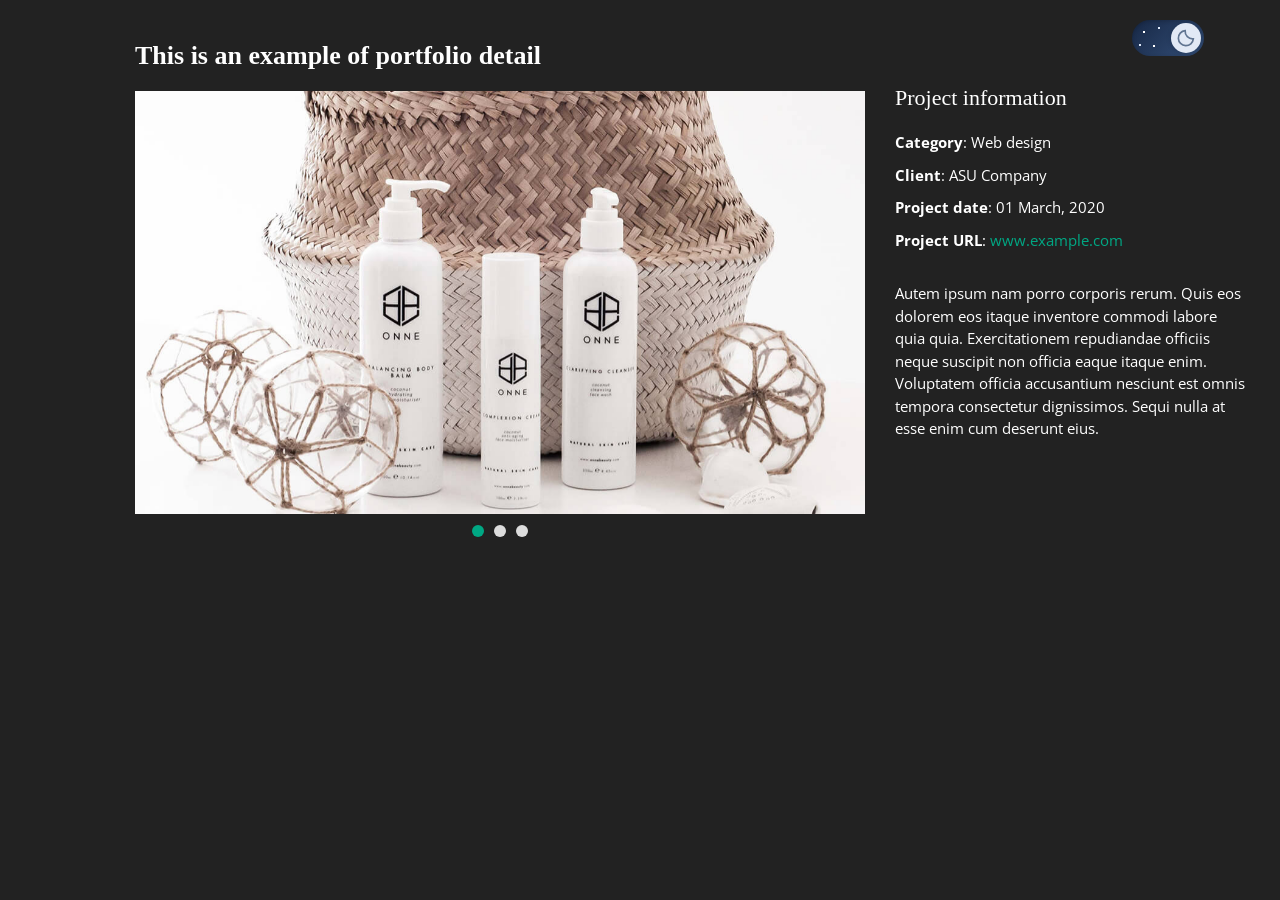
==== commit 5289f541: "17-Nov-26" ====
--- a/portfolio-details.html
+++ b/portfolio-details.html
@@ -1,9 +1,10 @@
 <!DOCTYPE html>
-<html lang="en">
+<html lang="en" data-theme="dark">
 
 <head>
   <meta charset="utf-8">
   <meta content="width=device-width, initial-scale=1.0" name="viewport">
+  <script src="assets/js/theme.js?v=20261117-icon-toggle"></script>
 
   <title>Portfolio Details - Personal Bootstrap Template</title>
   <meta content="" name="descriptison">
@@ -26,6 +27,7 @@
 
   <!-- Template Main CSS File -->
   <link href="assets/css/style.css" rel="stylesheet">
+  <link href="assets/css/theme.css?v=20261117-uniform-light" rel="stylesheet">
 
   <!-- =======================================================
   * Template Name: MyResume - v2.1.0
@@ -36,6 +38,16 @@
 </head>
 
 <body>
+  <button type="button" class="theme-toggle" aria-label="Switch to light theme" hidden>
+    <span class="theme-toggle__sky" aria-hidden="true">
+      <span class="theme-toggle__stars"></span>
+      <span class="theme-toggle__cloud"></span>
+      <span class="theme-toggle__orb">
+        <svg class="theme-toggle__sun" viewBox="0 0 24 24" fill="none" stroke="currentColor" stroke-width="2" aria-hidden="true"><circle cx="12" cy="12" r="4"/><path d="M12 2v2m0 16v2M2 12h2m16 0h2M5 5l1.5 1.5m11 11L19 19M5 19l1.5-1.5m11-11L19 5"/></svg>
+        <svg class="theme-toggle__moon" viewBox="0 0 24 24" fill="none" stroke="currentColor" stroke-width="2" aria-hidden="true"><path d="M20.8 13A9 9 0 0 1 11 3.2 9 9 0 1 0 20.8 13Z"/></svg>
+      </span>
+    </span>
+  </button>
 
   <main id="main">
 
@@ -96,4 +108,4 @@
 
 </body>
 
-</html>+</html>
--- a/assets/css/style.css
+++ b/assets/css/style.css
@@ -4,20 +4,26 @@
 body {
   font-family: "Open Sans", sans-serif;
   color: white;
-  background-color: black;
+  background-color: #222;
 }
 
 a {
-  color: #0563bb;
+  color: #00A884;
 }
 
 a:hover {
-  color: #067ded;
+  color: #017561;
   text-decoration: none;
 }
 
-h1, h2, h3, h4, h5, h6 {
-  font-family: "Raleway", sans-serif;
+h1,
+h2,
+h3,
+h4,
+h5,
+h6 {
+  /* font-family: 'Edu QLD Beginner',"Raleway", sans-serif; */
+  font-family: 'Edu QLD Beginner';
 }
 
 /*--------------------------------------------------------------
@@ -31,7 +37,7 @@
   border-radius: 50px;
   right: 15px;
   bottom: 15px;
-  background: #0563bb;
+  background: #00A884;
   color: #fff;
   transition: display 0.5s ease-in-out;
   z-index: 99999;
@@ -46,7 +52,7 @@
 
 .back-to-top:hover {
   color: #fff;
-  background: #0678e3;
+  background: #017561;
   transition: background 0.2s ease-in-out;
 }
 
@@ -69,7 +75,7 @@
   position: fixed;
   top: calc(50% - 30px);
   left: calc(50% - 30px);
-  border: 6px solid #0563bb;
+  border: 6px solid #00A884;
   border-top-color: #fff;
   border-bottom-color: #fff;
   border-radius: 50%;
@@ -83,6 +89,7 @@
   0% {
     transform: rotate(0deg);
   }
+
   100% {
     transform: rotate(360deg);
   }
@@ -92,6 +99,7 @@
   0% {
     transform: rotate(0deg);
   }
+
   100% {
     transform: rotate(360deg);
   }
@@ -145,7 +153,7 @@
   list-style: none;
 }
 
-.nav-menu > ul > li {
+.nav-menu>ul>li {
   position: relative;
   white-space: nowrap;
 }
@@ -179,27 +187,34 @@
   .nav-menu a {
     width: 56px;
   }
+
   .nav-menu a span {
     display: none;
     color: #fff;
   }
 }
 
-.nav-menu a:hover, .nav-menu .active > a, .nav-menu li:hover > a {
-  color: #fff;
-  background: #0563bb;
-}
-
-.nav-menu a:hover span, .nav-menu .active > a span, .nav-menu li:hover > a span {
-  color: #fff;
-}
-
-.nav-menu a:hover, .nav-menu li:hover > a {
+.nav-menu a:hover,
+.nav-menu .active>a,
+.nav-menu li:hover>a {
+  color: #fff;
+  background: #00A884;
+}
+
+.nav-menu a:hover span,
+.nav-menu .active>a span,
+.nav-menu li:hover>a span {
+  color: #fff;
+}
+
+.nav-menu a:hover,
+.nav-menu li:hover>a {
   width: 100%;
   color: #fff;
 }
 
-.nav-menu a:hover span, .nav-menu li:hover > a span {
+.nav-menu a:hover span,
+.nav-menu li:hover>a span {
   display: block;
 }
 
@@ -232,7 +247,7 @@
 }
 
 .mobile-nav-active .mobile-nav-toggle i {
-  color: #0563bb;
+  color: #00A884;
 }
 
 /*--------------------------------------------------------------
@@ -243,8 +258,8 @@
   height: 100vh;
   /* opacity: 20%; */
   /* background: url("../img/hero.jpg") top right no-repeat; */
-  background-image: linear-gradient(to right, rgba(0,0,0,0.8) 0%,rgba(0,0,0,0.8) 100%),
-      url("../img/The-Importance-of-Model-Based-Design-in-Embedded-Systems.png");
+  background-image: linear-gradient(to right, rgba(0, 0, 0, 0.8) 0%, rgba(0, 0, 0, 0.8) 100%),
+    url("../img/The-Importance-of-Model-Based-Design-in-Embedded-Systems.png");
   background-size: cover;
   position: relative;
 }
@@ -270,23 +285,23 @@
   font-size: 64px;
   font-weight: 700;
   line-height: 56px;
-  color: #0563bb;
+  color: #00A884;
 }
 
 #hero p {
   color: white;
   margin: 15px 0 0 0;
   font-size: 26px;
-  font-family: "Poppins", sans-serif;
+  font-family: 'Edu QLD Beginner', "Poppins", sans-serif;
 }
 
 #hero p span {
-  color: #0563bb;
+  color: #00A884;
   letter-spacing: 1px;
 }
 
 #hero .social-links {
-  margin-top: 30px;
+  margin-top: 15px;
 }
 
 #hero .social-links a {
@@ -299,17 +314,33 @@
 }
 
 #hero .social-links a:hover {
-  color: #0563bb;
+  color: #00A884;
+}
+
+#hero button {
+  background: #00A884;
+  border: 0;
+  padding: 10px 35px;
+  color: #fff;
+  transition: 0.4s;
+  border-radius: 50px;
+  margin-top: 10px;
+}
+
+#hero button:hover {
+  background: #017561;
 }
 
 @media (max-width: 992px) {
   #hero {
     text-align: center;
   }
+
   #hero h1 {
     font-size: 32px;
     line-height: 36px;
   }
+
   #hero p {
     margin-top: 10px;
     font-size: 20px;
@@ -357,7 +388,7 @@
   display: block;
   width: 40px;
   height: 3px;
-  background: #0563bb;
+  background: #00A884;
   bottom: 0;
   left: calc(50% - 20px);
 }
@@ -373,7 +404,7 @@
 .about .content h3 {
   font-weight: 700;
   font-size: 26px;
-  color: #0563bb;
+  color: #00A884;
 }
 
 .about .content ul {
@@ -388,11 +419,43 @@
 .about .content ul i {
   font-size: 20px;
   padding-right: 2px;
-  color: #0563bb;
+  color: #00A884;
 }
 
 .about .content p:last-child {
   margin-bottom: 0;
+}
+
+.about-menu-box {
+  max-width: 900px;
+  margin: 0 auto;
+}
+
+.about-menu-box ul {
+  margin: 0;
+  padding-left: 0;
+  list-style: none;
+}
+
+.about-menu-box li {
+  position: relative;
+  padding: 0 0 8px 20px;
+  color: #f4f4f4;
+  font-size: 18px;
+  line-height: 1.5;
+}
+
+.about-menu-box li::before {
+  content: "•";
+  position: absolute;
+  left: 0;
+  color: #00A884;
+}
+
+@media (max-width: 575px) {
+  .about-menu-box li {
+    font-size: 15px;
+  }
 }
 
 /*--------------------------------------------------------------
@@ -414,7 +477,7 @@
   left: 50%;
   transform: translateX(-50%);
   font-size: 24px;
-  background: #0563bb;
+  background: #00A884;
   padding: 12px;
   color: #fff;
   border-radius: 50px;
@@ -436,38 +499,185 @@
 }
 
 /*--------------------------------------------------------------
-# Akills
---------------------------------------------------------------*/
-.skills .progress {
-  height: 50px;
+# Skills
+--------------------------------------------------------------*/
+
+.skills .skills-intro {
+  max-width: 560px;
+  margin: 0 auto;
+  color: #bac5c2;
+  line-height: 1.7;
+}
+
+.skills-content {
+  display: grid;
+  gap: 36px;
+}
+
+.skill-group__heading {
+  display: flex;
+  align-items: center;
+  gap: 12px;
+  margin-bottom: 18px;
+}
+
+.skill-group__icon {
+  display: inline-flex;
+  align-items: center;
+  justify-content: center;
+  flex: 0 0 38px;
+  height: 38px;
+  border: 1px solid rgba(0, 168, 132, 0.25);
+  border-radius: 12px;
+  background: rgba(0, 168, 132, 0.1);
+  color: #53d9b9;
+  font-size: 21px;
+}
+
+.skill-group__heading h3 {
+  margin: 0;
+  color: #eef5f2;
+  font-family: "Raleway", sans-serif;
+  font-size: 19px;
+  font-weight: 700;
+  line-height: 1.4;
+}
+
+.skill-group__heading::after {
+  content: "";
+  flex: 1;
+  height: 1px;
+  background: rgba(255, 255, 255, 0.09);
+}
+
+.skill-group__count {
+  color: #9eb0a9;
+  font-size: 12px;
+  font-weight: 600;
+  font-variant-numeric: tabular-nums;
+}
+
+.skills-grid {
+  display: grid;
+  grid-template-columns: repeat(4, minmax(0, 1fr));
+  gap: 18px;
+}
+
+.skill-card {
+  display: flex;
+  flex-direction: column;
+  align-items: flex-start;
+  gap: 18px;
+  min-width: 0;
+  padding: 24px;
+  border: 1px solid rgba(255, 255, 255, 0.1);
+  border-radius: 18px;
+  background: linear-gradient(145deg, #2c3331, #262a29);
+  box-shadow: 0 6px 20px rgba(0, 0, 0, 0.08);
+  transition: transform 0.2s ease, border-color 0.2s ease, box-shadow 0.2s ease;
+}
+
+.skill-card__header {
+  display: flex;
+  align-items: center;
+  justify-content: center;
+  width: 64px;
+  height: 64px;
+  flex-shrink: 0;
+  padding: 8px;
+  border-radius: 14px;
+  background: #245f53;
+}
+
+.skill-card__icon {
   display: block;
-  background: none;
-}
-
-.skills .progress .skill {
-  padding: 10px 0;
-  margin: 0 0 6px 0;
-  text-transform: uppercase;
-  display: block;
-  font-weight: 600;
-  font-family: "Poppins", sans-serif;
-  color: #45505b;
-}
-
-.skills .progress .skill .val {
-  float: right;
-  font-style: normal;
-}
-
-.skills .progress-bar-wrap {
-  background: #f2f3f5;
-}
-
-.skills .progress-bar {
-  width: 1px;
-  height: 10px;
-  transition: .9s;
-  background-color: #0563bb;
+  width: 48px;
+  height: 48px;
+  object-fit: contain;
+}
+
+.skill-card__icon--font {
+  color: #f3f8f6;
+  font-size: 48px;
+  line-height: 1;
+}
+
+.skill-card__title {
+  margin: 0 0 9px;
+  color: #f3f8f6;
+  font-family: "Raleway", sans-serif;
+  font-size: 18px;
+  font-weight: 700;
+  line-height: 1.4;
+}
+
+.skill-card__description {
+  margin: 0;
+  color: #bac5c2;
+  font-size: 13px;
+  line-height: 1.75;
+  overflow-wrap: anywhere;
+}
+
+@media (hover: hover) and (prefers-reduced-motion: no-preference) {
+  .skill-card:hover {
+    transform: translateY(-4px);
+    border-color: rgba(83, 217, 185, 0.55);
+    box-shadow: 0 12px 28px rgba(0, 0, 0, 0.18);
+  }
+}
+
+@media (max-width: 1199px) {
+  .skills-grid {
+    grid-template-columns: repeat(3, minmax(0, 1fr));
+  }
+}
+
+@media (max-width: 991px) {
+  .skills-grid {
+    grid-template-columns: repeat(2, minmax(0, 1fr));
+  }
+}
+
+@media (max-width: 575px) {
+  .skills-content {
+    gap: 28px;
+  }
+
+  .skills-grid {
+    grid-template-columns: minmax(0, 1fr);
+    gap: 12px;
+  }
+
+  .skill-card {
+    flex-direction: row;
+    gap: 16px;
+    padding: 20px;
+  }
+
+  .skill-card__header {
+    width: 56px;
+    height: 56px;
+  }
+
+  .skill-card__icon {
+    width: 40px;
+    height: 40px;
+  }
+
+  .skill-card__icon--font {
+    font-size: 40px;
+  }
+
+  .skill-group__heading h3 {
+    font-size: 17px;
+  }
+}
+
+@media (prefers-reduced-motion: reduce) {
+  .skill-card {
+    transition: none;
+  }
 }
 
 /*--------------------------------------------------------------
@@ -483,7 +693,7 @@
 .resume .resume-item {
   padding: 0 0 20px 20px;
   margin-top: -2px;
-  border-left: 2px solid #0563bb;
+  border-left: 2px solid #00A884;
   position: relative;
 }
 
@@ -492,14 +702,14 @@
   font-size: 18px;
   font-weight: 600;
   text-transform: uppercase;
-  font-family: "Poppins", sans-serif;
-  color: #0563bb;
+  font-family: 'Edu QLD Beginner', "Poppins", sans-serif;
+  color: #00A884;
   margin-bottom: 10px;
 }
 
 .resume .resume-item h5 {
   font-size: 16px;
-  color: lime;
+  color: #0563bb;
   padding: 5px 15px;
   display: inline-block;
   font-weight: 600;
@@ -527,7 +737,7 @@
   left: -9px;
   top: 0;
   background: #fff;
-  border: 2px solid #0563bb;
+  border: 2px solid #00A884;
 }
 
 /*--------------------------------------------------------------
@@ -560,8 +770,9 @@
   transition: all 0.3s ease-in-out;
 }
 
-.portfolio #portfolio-flters li:hover, .portfolio #portfolio-flters li.filter-active {
-  color: #0563bb;
+.portfolio #portfolio-flters li:hover,
+.portfolio #portfolio-flters li.filter-active {
+  color: #00A884;
 }
 
 .portfolio #portfolio-flters li:last-child {
@@ -569,11 +780,24 @@
 }
 
 .portfolio .portfolio-wrap {
+  height: 0;
+  padding-top: 75%;
   transition: 0.3s;
   position: relative;
   overflow: hidden;
   z-index: 1;
   background: rgba(69, 80, 91, 0.8);
+}
+
+.portfolio .portfolio-wrap > img {
+  position: absolute;
+  top: 0;
+  left: 0;
+  display: block;
+  width: 100%;
+  height: 100%;
+  object-fit: cover;
+  object-position: top center;
 }
 
 .portfolio .portfolio-wrap::before {
@@ -661,7 +885,7 @@
 }
 
 .portfolio .portfolio-wrap .portfolio-links a:hover {
-  color: #148af9;
+  color: #017561;
 }
 
 .portfolio .portfolio-wrap:hover::before {
@@ -850,7 +1074,8 @@
   margin: 0 0 15px 0;
 }
 
-.testimonials .testimonial-item .quote-icon-left, .testimonials .testimonial-item .quote-icon-right {
+.testimonials .testimonial-item .quote-icon-left,
+.testimonials .testimonial-item .quote-icon-right {
   color: #90c8fc;
   font-size: 26px;
 }
@@ -873,7 +1098,8 @@
   margin: 0 auto 15px auto;
 }
 
-.testimonials .owl-nav, .testimonials .owl-dots {
+.testimonials .owl-nav,
+.testimonials .owl-dots {
   margin-top: 5px;
   text-align: center;
 }
@@ -888,7 +1114,7 @@
 }
 
 .testimonials .owl-dot.active {
-  background-color: #0563bb !important;
+  background-color: #00A884 !important;
 }
 
 @media (min-width: 992px) {
@@ -907,7 +1133,7 @@
 
 .contact .info i {
   font-size: 20px;
-  color: #0563bb;
+  color: #00A884;
   float: left;
   width: 44px;
   height: 44px;
@@ -934,12 +1160,15 @@
   color: #728394;
 }
 
-.contact .info .email, .contact .info .phone {
+.contact .info .email,
+.contact .info .phone {
   margin-top: 40px;
 }
 
-.contact .info .email:hover i, .contact .info .address:hover i, .contact .info .phone:hover i {
-  background: #0563bb;
+.contact .info .email:hover i,
+.contact .info .address:hover i,
+.contact .info .phone:hover i {
+  background: #00A884;
   color: #fff;
 }
 
@@ -969,7 +1198,7 @@
   font-weight: 600;
 }
 
-.contact .php-email-form .error-message br + br {
+.contact .php-email-form .error-message br+br {
   margin-top: 25px;
 }
 
@@ -1002,7 +1231,8 @@
   animation: animate-loading 1s linear infinite;
 }
 
-.contact .php-email-form input, .contact .php-email-form textarea {
+.contact .php-email-form input,
+.contact .php-email-form textarea {
   border-radius: 4px;
   box-shadow: none;
   font-size: 14px;
@@ -1017,7 +1247,7 @@
 }
 
 .contact .php-email-form button[type="submit"] {
-  background: #0563bb;
+  background: #00A884;
   border: 0;
   padding: 10px 35px;
   color: #fff;
@@ -1026,13 +1256,14 @@
 }
 
 .contact .php-email-form button[type="submit"]:hover {
-  background: #0678e3;
+  background: #017561;
 }
 
 @-webkit-keyframes animate-loading {
   0% {
     transform: rotate(0deg);
   }
+
   100% {
     transform: rotate(360deg);
   }
@@ -1042,6 +1273,7 @@
   0% {
     transform: rotate(0deg);
   }
+
   100% {
     transform: rotate(360deg);
   }
@@ -1060,7 +1292,8 @@
   margin-bottom: 20px;
 }
 
-.portfolio-details .portfolio-details-carousel .owl-nav, .portfolio-details .portfolio-details-carousel .owl-dots {
+.portfolio-details .portfolio-details-carousel .owl-nav,
+.portfolio-details .portfolio-details-carousel .owl-dots {
   margin-top: 5px;
   text-align: center;
 }
@@ -1075,7 +1308,7 @@
 }
 
 .portfolio-details .portfolio-details-carousel .owl-dot.active {
-  background-color: #0563bb !important;
+  background-color: #00A884 !important;
 }
 
 .portfolio-details .portfolio-info {
@@ -1094,7 +1327,7 @@
   font-size: 15px;
 }
 
-.portfolio-details .portfolio-info ul li + li {
+.portfolio-details .portfolio-info ul li+li {
   margin-top: 10px;
 }
 
@@ -1124,7 +1357,7 @@
   font-size: 36px;
   font-weight: 700;
   position: relative;
-  font-family: "Poppins", sans-serif;
+  font-family: 'Edu QLD Beginner', "Poppins", sans-serif;
   padding: 0;
   margin: 0 0 15px 0;
 }
@@ -1143,7 +1376,7 @@
 #footer .social-links a {
   font-size: 18px;
   display: inline-block;
-  background: #0563bb;
+  background: #00A884;
   color: #fff;
   line-height: 1;
   padding: 8px 0;
@@ -1156,7 +1389,7 @@
 }
 
 #footer .social-links a:hover {
-  background: #0678e3;
+  background: #017561;
   color: #fff;
   text-decoration: none;
 }
--- a/assets/css/theme.css
+++ b/assets/css/theme.css
@@ -0,0 +1,380 @@
+/* The original stylesheet remains the default dark palette. */
+:root {
+  color-scheme: dark;
+}
+
+:root[data-theme="light"] {
+  color-scheme: light;
+  --page-background: #f5f6f8;
+}
+
+.theme-toggle {
+  position: fixed;
+  top: 16px;
+  right: 76px;
+  z-index: 9998;
+  display: inline-flex;
+  align-items: center;
+  justify-content: center;
+  width: 72px;
+  min-height: 44px;
+  padding: 4px 0;
+  border: 0;
+  border-radius: 28px;
+  background: transparent;
+  cursor: pointer;
+  -webkit-tap-highlight-color: transparent;
+}
+
+.theme-toggle[hidden] {
+  display: none;
+}
+
+.theme-toggle:focus,
+.theme-toggle:active,
+.theme-toggle:focus-visible {
+  outline: none;
+  border: 0;
+  background: transparent;
+  box-shadow: none;
+}
+
+.theme-toggle__sky {
+  position: relative;
+  display: block;
+  flex: 0 0 72px;
+  width: 72px;
+  height: 36px;
+  overflow: hidden;
+  border-radius: 24px;
+  background: linear-gradient(135deg, #172846, #344f78);
+  box-shadow: inset 0 1px 4px rgba(0, 0, 0, 0.2);
+}
+
+.theme-toggle__sky::before {
+  content: "";
+  position: absolute;
+  inset: 0;
+  background: linear-gradient(135deg, #83c9df, #c8e9eb);
+  opacity: 0;
+}
+
+.theme-toggle__stars {
+  position: absolute;
+  inset: 0;
+  background: radial-gradient(circle at 12px 12px, #fff 0 1px, transparent 1.5px),
+    radial-gradient(circle at 27px 8px, #e0eafa 0 1px, transparent 1.5px),
+    radial-gradient(circle at 22px 26px, #fff 0 1px, transparent 1.5px),
+    radial-gradient(circle at 8px 25px, #e0eafa 0 0.7px, transparent 1.2px);
+}
+
+.theme-toggle__cloud {
+  position: absolute;
+  right: 7px;
+  bottom: 8px;
+  width: 27px;
+  height: 7px;
+  border-radius: 10px;
+  background: #fff;
+  opacity: 0;
+  transform: translateY(12px);
+}
+
+.theme-toggle__cloud::before,
+.theme-toggle__cloud::after {
+  content: "";
+  position: absolute;
+  bottom: 2px;
+  border-radius: 50%;
+  background: inherit;
+}
+
+.theme-toggle__cloud::before {
+  left: 4px;
+  width: 12px;
+  height: 12px;
+}
+
+.theme-toggle__cloud::after {
+  right: 4px;
+  width: 9px;
+  height: 9px;
+}
+
+.theme-toggle__orb {
+  position: absolute;
+  top: 3px;
+  left: 3px;
+  width: 30px;
+  height: 30px;
+  border-radius: 50%;
+  background: #e2e9f5;
+  color: #617591;
+  transform: translateX(36px) rotate(0deg);
+  box-shadow: 0 1px 5px rgba(7, 20, 40, 0.2);
+}
+
+.theme-toggle__orb svg {
+  position: absolute;
+  inset: 5px;
+  width: 20px;
+  height: 20px;
+}
+
+.theme-toggle__sun {
+  opacity: 0;
+  transform: rotate(-90deg) scale(0.4);
+}
+
+.theme-toggle__moon {
+  opacity: 1;
+  transform: rotate(0deg) scale(1);
+}
+
+[data-theme="light"] .theme-toggle__sky::before {
+  opacity: 1;
+}
+
+[data-theme="light"] .theme-toggle__stars {
+  opacity: 0;
+  transform: translateY(-10px);
+}
+
+[data-theme="light"] .theme-toggle__cloud {
+  opacity: 0.95;
+  transform: translateY(0);
+}
+
+[data-theme="light"] .theme-toggle__orb {
+  background: #ffe4a0;
+  color: #ac680e;
+  transform: translateX(0) rotate(0deg);
+  box-shadow: 0 0 10px rgba(255, 210, 102, 0.45);
+}
+
+[data-theme="light"] .theme-toggle__sun {
+  opacity: 1;
+  transform: rotate(0deg) scale(1);
+}
+
+[data-theme="light"] .theme-toggle__moon {
+  opacity: 0;
+  transform: rotate(90deg) scale(0.4);
+}
+
+.theme-ready .theme-toggle,
+.theme-ready .theme-toggle__sky::before,
+.theme-ready .theme-toggle__stars,
+.theme-ready .theme-toggle__cloud,
+.theme-ready .theme-toggle__orb,
+.theme-ready .theme-toggle__orb svg {
+  transition: transform 600ms cubic-bezier(0.22, 1, 0.36, 1),
+    opacity 450ms ease, background-color 450ms ease,
+    color 450ms ease, border-color 450ms ease, box-shadow 450ms ease;
+}
+
+.theme-ready body,
+.theme-ready .section-bg,
+.theme-ready #skills,
+.theme-ready .skill-card,
+.theme-ready #footer {
+  transition: background-color 400ms ease, color 400ms ease,
+    border-color 400ms ease, box-shadow 400ms ease, transform 200ms ease;
+}
+
+@media (prefers-reduced-motion: reduce) {
+  .theme-ready .theme-toggle,
+  .theme-ready .theme-toggle *,
+  .theme-ready .theme-toggle *::before,
+  .theme-ready .theme-toggle *::after,
+  .theme-ready body,
+  .theme-ready .section-bg,
+  .theme-ready #skills,
+  .theme-ready .skill-card,
+  .theme-ready #footer {
+    transition: none !important;
+  }
+}
+
+@media (max-width: 420px) {
+  .theme-toggle {
+    right: 64px;
+  }
+
+}
+
+[data-theme="light"] body {
+  background-color: var(--page-background);
+  color: #364152;
+}
+
+[data-theme="light"] main > section,
+[data-theme="light"] .section-bg,
+[data-theme="light"] #skills {
+  background-color: var(--page-background);
+}
+
+[data-theme="light"] a,
+[data-theme="light"] #hero p span,
+[data-theme="light"] .about .content h3,
+[data-theme="light"] .about .content ul i,
+[data-theme="light"] .resume .resume-item h4,
+[data-theme="light"] .skill-group__icon {
+  color: #00775d;
+}
+
+[data-theme="light"] a:hover {
+  color: #005440;
+}
+
+[data-theme="light"] #hero {
+  background-color: var(--page-background);
+  background-image: linear-gradient(90deg, var(--page-background) 0%, rgba(245, 246, 248, 0.99) 40%, rgba(245, 246, 248, 0.96) 65%, rgba(245, 246, 248, 0.65) 100%),
+    url("../img/The-Importance-of-Model-Based-Design-in-Embedded-Systems.png");
+  background-position: center, 70% center;
+  border-bottom: 1px solid #dce1e7;
+}
+
+[data-theme="light"] #hero > .container {
+  position: relative;
+  z-index: 1;
+}
+
+[data-theme="light"] #hero h1 {
+  color: #142238;
+}
+
+[data-theme="light"] #hero p a {
+  text-decoration: underline;
+  text-underline-offset: 4px;
+}
+
+[data-theme="light"] #hero button {
+  margin-top: 26px;
+  padding: 13px 28px;
+  background: #00775d;
+  box-shadow: 0 6px 18px rgba(0, 119, 93, 0.15);
+}
+
+[data-theme="light"] #hero button:hover {
+  background: #005440;
+}
+
+[data-theme="light"] #hero .social-links {
+  margin-top: 28px;
+}
+
+[data-theme="light"] #hero .social-links a {
+  display: inline-flex;
+  align-items: center;
+  justify-content: center;
+  width: 42px;
+  height: 42px;
+  margin-right: 8px;
+  border: 1px solid #dce1e7;
+  border-radius: 50%;
+  background: #fafbfc;
+}
+
+[data-theme="light"] #hero p,
+[data-theme="light"] #hero .social-links a,
+[data-theme="light"] .section-title h2,
+[data-theme="light"] .about-menu-box li,
+[data-theme="light"] .skill-group__heading h3,
+[data-theme="light"] .skill-card__title {
+  color: #253247;
+}
+
+[data-theme="light"] .section-title p {
+  color: #576579;
+}
+
+[data-theme="light"] .section-title h2::before {
+  background: #dce1e7;
+}
+
+[data-theme="light"] #hero .social-links a:hover {
+  color: #00775d;
+}
+
+[data-theme="light"] .skills .skills-intro,
+[data-theme="light"] .skill-group__count,
+[data-theme="light"] .skill-card__description {
+  color: #576579;
+}
+
+[data-theme="light"] .skill-group__heading::after {
+  background: #dce1e7;
+}
+
+[data-theme="light"] .skill-card {
+  background: #fafbfc;
+  border-color: #dce1e7;
+  box-shadow: 0 4px 16px rgba(25, 40, 60, 0.04);
+}
+
+/* Keep the established green icon tiles and their white glyphs. */
+[data-theme="light"] .skill-card:hover {
+  border-color: #00775d;
+}
+
+[data-theme="light"] .nav-menu a {
+  background: #fafbfc;
+  color: #576579;
+  box-shadow: 0 2px 12px rgba(20, 34, 56, 0.06);
+}
+
+[data-theme="light"] .nav-menu a:hover,
+[data-theme="light"] .nav-menu .active > a,
+[data-theme="light"] .nav-menu li:hover > a {
+  background: #00775d;
+}
+
+[data-theme="light"] .resume .resume-item h5 {
+  padding: 6px 12px;
+  border-radius: 6px;
+  background: #e7ecf2;
+  color: #364152;
+}
+
+[data-theme="light"] #footer {
+  background: var(--page-background);
+  border-top: 1px solid #dce1e7;
+  color: #576579;
+}
+
+[data-theme="light"] #footer h3 {
+  color: #142238;
+}
+
+[data-theme="light"] #hero button,
+[data-theme="light"] .back-to-top,
+[data-theme="light"] #footer .social-links a,
+[data-theme="light"] .nav-menu a:hover,
+[data-theme="light"] .nav-menu .active > a,
+[data-theme="light"] .nav-menu .active > a:hover {
+  color: #fff;
+}
+
+@media (max-width: 992px) {
+  [data-theme="light"] #hero {
+    background-image: linear-gradient(rgba(245, 246, 248, 0.97), rgba(245, 246, 248, 0.97)),
+      url("../img/The-Importance-of-Model-Based-Design-in-Embedded-Systems.png");
+  }
+
+}
+
+@media (max-width: 420px) {
+  [data-theme="light"] #hero .social-links {
+    display: flex;
+    justify-content: center;
+    gap: 6px;
+  }
+
+  [data-theme="light"] #hero .social-links a {
+    flex: 0 0 38px;
+    width: 38px;
+    height: 38px;
+    margin-right: 0;
+  }
+}
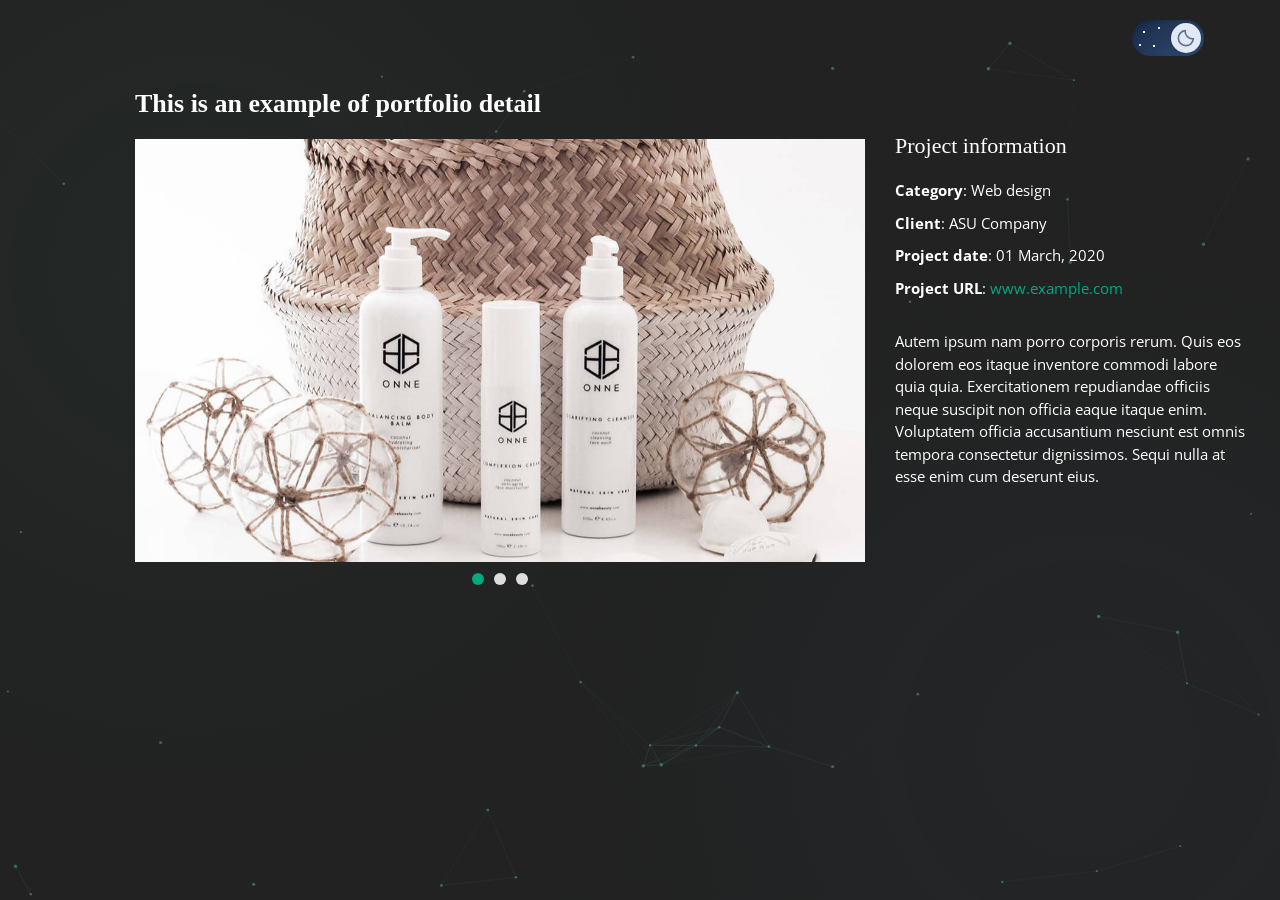
==== commit 684b8895: "17-nov-26" ====
--- a/portfolio-details.html
+++ b/portfolio-details.html
@@ -26,8 +26,10 @@
   <link href="assets/vendor/aos/aos.css" rel="stylesheet">
 
   <!-- Template Main CSS File -->
-  <link href="assets/css/style.css" rel="stylesheet">
-  <link href="assets/css/theme.css?v=20261117-uniform-light" rel="stylesheet">
+  <link href="assets/css/style.css?v=20261117-responsive" rel="stylesheet">
+  <link href="assets/css/theme.css?v=20261117-plain-resume" rel="stylesheet">
+  <link href="assets/css/ambient.css?v=20261117" rel="stylesheet">
+  <link href="assets/css/responsive.css?v=20261117" rel="stylesheet">
 
   <!-- =======================================================
   * Template Name: MyResume - v2.1.0
@@ -104,7 +106,8 @@
   <script src="assets/vendor/aos/aos.js"></script>
 
   <!-- Template Main JS File -->
-  <script src="assets/js/main.js"></script>
+  <script src="assets/js/main.js?v=20261117-responsive"></script>
+  <script src="assets/js/ambient.js?v=20261117-visible-glow"></script>
 
 </body>
 
--- a/assets/css/style.css
+++ b/assets/css/style.css
@@ -128,7 +128,7 @@
   overflow-y: auto;
 }
 
-@media (max-width: 992px) {
+@media (max-width: 991.98px) {
   #header {
     width: 300px;
     background: #fff;
@@ -331,7 +331,7 @@
   background: #017561;
 }
 
-@media (max-width: 992px) {
+@media (max-width: 991.98px) {
   #hero {
     text-align: center;
   }
@@ -1336,7 +1336,7 @@
   padding: 15px 0 0 0;
 }
 
-@media (max-width: 992px) {
+@media (max-width: 991.98px) {
   .portfolio-details .portfolio-info {
     padding-top: 20px;
   }
--- a/assets/css/theme.css
+++ b/assets/css/theme.css
@@ -229,7 +229,7 @@
 
 [data-theme="light"] #hero {
   background-color: var(--page-background);
-  background-image: linear-gradient(90deg, var(--page-background) 0%, rgba(245, 246, 248, 0.99) 40%, rgba(245, 246, 248, 0.96) 65%, rgba(245, 246, 248, 0.65) 100%),
+  background-image: linear-gradient(rgba(245, 246, 248, 0.75), rgba(245, 246, 248, 0.75)),
     url("../img/The-Importance-of-Model-Based-Design-in-Embedded-Systems.png");
   background-position: center, 70% center;
   border-bottom: 1px solid #dce1e7;
@@ -330,13 +330,6 @@
   background: #00775d;
 }
 
-[data-theme="light"] .resume .resume-item h5 {
-  padding: 6px 12px;
-  border-radius: 6px;
-  background: #e7ecf2;
-  color: #364152;
-}
-
 [data-theme="light"] #footer {
   background: var(--page-background);
   border-top: 1px solid #dce1e7;
@@ -356,9 +349,9 @@
   color: #fff;
 }
 
-@media (max-width: 992px) {
+@media (max-width: 991.98px) {
   [data-theme="light"] #hero {
-    background-image: linear-gradient(rgba(245, 246, 248, 0.97), rgba(245, 246, 248, 0.97)),
+    background-image: linear-gradient(rgba(245, 246, 248, 0.8), rgba(245, 246, 248, 0.8)),
       url("../img/The-Importance-of-Model-Based-Design-in-Embedded-Systems.png");
   }
 
--- a/assets/css/ambient.css
+++ b/assets/css/ambient.css
@@ -0,0 +1,26 @@
+/* Keep decoration above section backgrounds and below all page content. */
+body {
+  isolation: isolate;
+}
+
+.ambient-background {
+  position: fixed;
+  inset: 0;
+  z-index: 0;
+  width: 100%;
+  height: 100%;
+  pointer-events: none;
+}
+
+#hero > .container,
+#main > section > .container,
+#footer > .container {
+  position: relative;
+  z-index: 1;
+}
+
+@media print {
+  .ambient-background {
+    display: none;
+  }
+}
--- a/assets/css/responsive.css
+++ b/assets/css/responsive.css
@@ -0,0 +1,99 @@
+/* Layout refinements shared by both themes; retain their existing palettes. */
+#hero {
+  height: auto;
+  min-height: 100vh;
+  min-height: 100svh;
+}
+
+#header {
+  overscroll-behavior: contain;
+}
+
+.skill-card__body {
+  min-width: 0;
+}
+
+.about .content li,
+.portfolio-details .portfolio-info li {
+  overflow-wrap: anywhere;
+}
+
+#portfolio-details {
+  padding-top: 88px;
+}
+
+@media (max-width: 991.98px) {
+  #hero {
+    padding: 88px 0 56px;
+  }
+
+  #header {
+    width: min(300px, calc(100vw - 24px));
+    padding-top: 76px;
+    justify-content: flex-start !important;
+  }
+
+  [data-theme="dark"] #header {
+    background: #222;
+    border-right-color: #3b4541;
+  }
+
+  [data-theme="light"] #header {
+    background: var(--page-background);
+  }
+
+  .mobile-nav-toggle {
+    display: inline-flex;
+    align-items: center;
+    justify-content: center;
+    width: 44px;
+    height: 44px;
+    padding: 0;
+    top: 16px;
+    right: 16px;
+  }
+
+  [data-theme="dark"] .mobile-nav-toggle i {
+    color: #d4e5df;
+  }
+
+  .theme-toggle {
+    right: 76px;
+  }
+
+  .about img.img-fluid {
+    display: block;
+    max-width: min(100%, 360px);
+    margin-inline: auto;
+  }
+}
+
+@media (min-width: 992px) and (max-width: 1199.98px) {
+  #hero {
+    padding-left: 112px;
+  }
+}
+
+@media (max-width: 575.98px) {
+  #hero .social-links {
+    display: flex;
+    flex-wrap: wrap;
+    justify-content: center;
+    gap: 8px;
+  }
+
+  #hero .social-links a {
+    display: inline-flex;
+    align-items: center;
+    justify-content: center;
+    width: 40px;
+    min-height: 44px;
+    margin-right: 0;
+  }
+}
+
+@media (max-height: 600px) {
+  #header {
+    justify-content: flex-start !important;
+  }
+}
